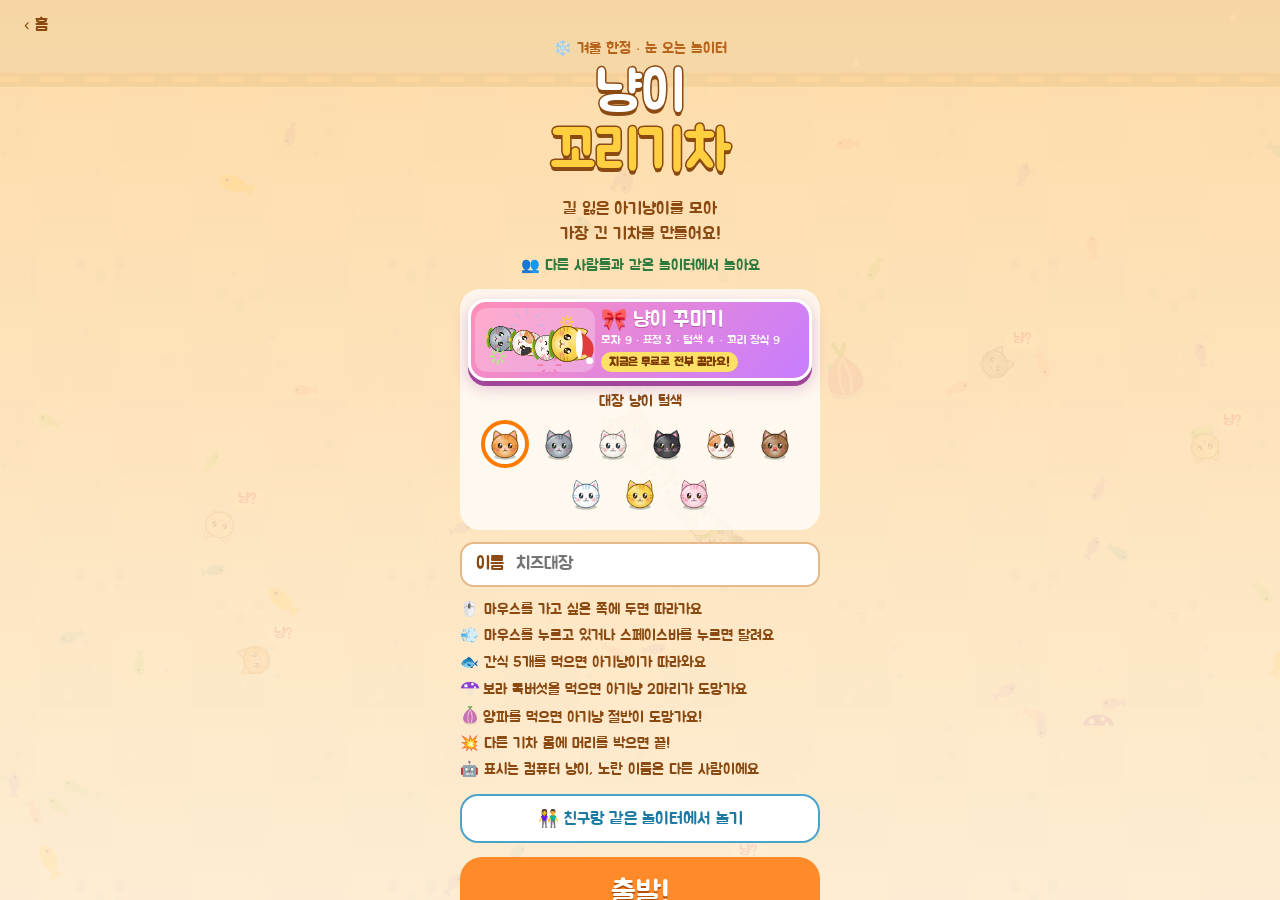
==== play/index.html @ 6c7cb0a9 "꼬리기차: 눈 오는 놀이터(12~2월) + 친구 초대 링크 Co-Authored-By: Claude Opus 5.5 <noreply@anthropic.com>" ====
<!doctype html>
<html lang="ko">
<head>
  <meta charset="utf-8">
  <meta name="viewport" content="width=device-width, initial-scale=1, viewport-fit=cover">
  <title>냥이 꼬리기차 - 플레이</title>
  <meta name="description" content="대장 냥이가 길 잃은 아기냥이를 모아 줄줄이 기차를 만들어요. 다른 기차에 부딪히지 않게 가장 긴 기차를 만들어 보세요!">
  <meta name="theme-color" content="#8fd18a">
  <link rel="icon" href="../assets/cat.svg" type="image/svg+xml">
  <link rel="preconnect" href="https://fonts.googleapis.com">
  <link rel="preconnect" href="https://fonts.gstatic.com" crossorigin>
  <link href="https://fonts.googleapis.com/css2?family=Jua&display=swap" rel="stylesheet">
  <link rel="stylesheet" href="../assets/style.css">
  <link rel="stylesheet" href="cattrain.css">
</head>
<body class="cattrain">
  <canvas id="canvas" aria-label="냥이 꼬리기차 게임 화면"></canvas>


  <section class="start" id="start">
    <a class="home" href="../">‹ 홈</a>
    <p class="site">무료 고양이 기차 게임</p>
    <h1><span>냥이</span><span class="yellow">꼬리기차</span></h1>
    <p class="lead">길 잃은 아기냥이를 모아<br>가장 긴 기차를 만들어요!</p>
    <p class="mode-note" id="mode-note" hidden>👥 다른 사람들과 같은 놀이터에서 놀아요</p>
    <div class="panel">
      <button type="button" class="shop-btn" id="shop-btn">
        <span class="shop-btn-pic" id="shop-btn-pic"></span>
        <span class="shop-btn-text"><b>🎀 냥이 꾸미기</b><small>모자 9 · 표정 3 · 털색 4 · 꼬리 장식 9</small><em id="shop-badge">광고 한 번이면 전부 골라요!</em></span>
      </button>
      <p class="label">대장 냥이 털색</p>
      <div class="furs" id="furs" role="radiogroup" aria-label="대장 냥이 털색"></div>
    </div>
    <label class="name">이름 <input id="name" maxlength="8" autocomplete="off" placeholder="치즈대장"></label>
    <ul class="rules">
      <li id="rule-move">👆 가고 싶은 쪽으로 손가락을 움직여요</li>
      <li id="rule-dash">💨 두 번 톡톡 치고 꾹 누르고 있으면 달려요</li>
      <li>🐟 간식 5개를 먹으면 아기냥이가 따라와요</li>
      <li><span class="ri" id="ri-mush">🍄</span>보라 독버섯을 먹으면 아기냥 2마리가 도망가요</li>
      <li><span class="ri" id="ri-onion">🧅</span>양파를 먹으면 아기냥 절반이 도망가요!</li>
      <li>💥 다른 기차 몸에 머리를 박으면 끝!</li>
      <li>🤖 표시는 컴퓨터 냥이, 노란 이름은 다른 사람이에요</li>
    </ul>
    <p class="pc-tip" id="pc-tip" hidden>💻 PC에서 하면 더 넓게 보여서 훨씬 재밌어요!</p>
    <div class="invite" id="invite" hidden>
      <button type="button" class="invite-btn" id="invite-btn">👫 친구랑 같은 놀이터에서 놀기</button>
      <div class="invite-box" id="invite-box" hidden>
        <p id="invite-msg">이 링크를 친구에게 보내 주세요. 링크로 들어온 친구와 같은 놀이터에서 만나요!</p>
        <input id="invite-link" readonly aria-label="친구 초대 링크">
        <div class="invite-row">
          <button type="button" id="invite-share">📤 친구에게 보내기</button>
          <button type="button" id="invite-copy">🔗 링크 복사</button>
        </div>
        <button type="button" class="invite-leave" id="invite-leave">모두가 노는 놀이터로 돌아가기</button>
      </div>
    </div>
    <button type="button" class="go" id="go">출발!</button>
  </section>

  <dialog id="shop" class="shop">
    <form method="dialog">
      <div class="shop-head">
        <p class="shop-title">냥이 꾸미기</p>
        <button type="submit" class="shop-close" aria-label="닫기">✕</button>
      </div>
      <p class="shop-sub" id="shop-sub">광고 한 번이면 이번에 있는 동안 전부 골라 쓸 수 있어요 · 실력엔 영향 없어요 <span id="shop-count"></span></p>
      <button type="button" class="shop-pass" id="shop-pass">🎬 광고 한 번 보고 모두 열기</button>
      <div class="shop-preview" id="shop-preview"></div>
      <div id="shop-list"></div>
      <p class="shop-note" id="shop-note">고른 꾸미기는 다음에 와도 그대로 쓰고 있고, 같이 하기에서 다른 사람에게도 보여요. 다시 들어와서 바꾸려면 광고를 한 번 더 보면 돼요. 쓰는 중인 것을 한 번 더 누르면 벗어요.</p>
      <button type="submit" class="shop-done">다 골랐어요</button>
    </form>
  </dialog>

  <dialog id="result">
    <form method="dialog">
      <p class="result-title" id="result-title"></p>
      <canvas class="result-cat" id="result-cat" width="160" height="160"></canvas>
      <p class="result-sub">아기냥이들이 흩어졌어요…</p>
      <div class="stats">
        <div><small>최대 기차</small><b id="stat-len"></b></div>
        <div><small>이번 판 순위</small><b id="stat-rank"></b></div>
        <div><small>버틴 시간</small><b id="stat-time"></b></div>
      </div>
      <p class="result-best" id="result-best"></p>
      <button type="submit" value="again" autofocus>다시 출발!</button>
      <button type="submit" value="deco" class="deco-btn">🎀 냥이 꾸미고 다시 출발</button>
      <a class="other" href="../">🏠 처음 화면</a>
    </form>
  </dialog>

  <script src="server-config.js"></script>
  <script src="../assets/ads-config.js"></script>
  <script src="../assets/ads.js"></script>
  <script type="module" src="cattrain.js"></script>
</body>
</html>
---- assets/style.css ----
:root {
  --bg: #fff4e6;
  --card: #ffffff;
  --text: #3b2a20;
  --muted: #8a7566;
  --accent: #f2994a;
  --line: #f3dcc4;
}

* { box-sizing: border-box; }

html, body { margin: 0; }

body {
  background: var(--bg);
  color: var(--text);
  font-family: -apple-system, BlinkMacSystemFont, "Apple SD Gothic Neo", "Noto Sans KR", "Malgun Gothic", sans-serif;
  line-height: 1.5;
  max-width: 480px;
  margin: 0 auto;
  padding: 0 16px env(safe-area-inset-bottom);
  -webkit-tap-highlight-color: transparent;
}

.hero {
  text-align: center;
  padding: 32px 0 16px;
}

.hero-cat {
  width: 160px;
  height: 160px;
  animation: bob 2.4s ease-in-out infinite;
}

@keyframes bob {
  0%, 100% { transform: translateY(0); }
  50% { transform: translateY(-6px); }
}

h1 {
  font-size: 28px;
  margin: 8px 0 0;
}

.tagline {
  color: var(--muted);
  margin: 4px 0 0;
}

.section-title {
  font-size: 18px;
  margin: 24px 0 12px;
}

.game-list {
  list-style: none;
  margin: 0;
  padding: 0;
  display: grid;
  gap: 12px;
}

.game-card {
  display: flex;
  align-items: center;
  gap: 14px;
  background: var(--card);
  border: 2px solid var(--line);
  border-radius: 18px;
  padding: 14px 16px;
  color: inherit;
  text-decoration: none;
}

a.game-card:active { transform: scale(0.98); }

.game-card.soon { opacity: 0.75; }

.game-icon { font-size: 34px; }

.game-text {
  display: flex;
  flex-direction: column;
  flex: 1;
  min-width: 0;
}

.game-text small { color: var(--muted); }

.badge {
  font-size: 12px;
  background: var(--line);
  color: var(--muted);
  border-radius: 999px;
  padding: 3px 10px;
  white-space: nowrap;
}

footer {
  text-align: center;
  color: var(--muted);
  font-size: 13px;
  padding: 40px 0 24px;
}

@media (prefers-reduced-motion: reduce) {
  .hero-cat { animation: none; }
}

.badge.play {
  background: var(--accent);
  color: #fff;
}

/* 게임 결과 창의 전체 순위표 (assets/ranking.js) */
dialog { max-height: calc(100dvh - 32px); overflow-y: auto; }

.ranking {
  margin-top: 18px;
  padding-top: 14px;
  border-top: 2px dashed var(--line);
  text-align: left;
}

.ranking-title { margin: 0 0 8px; font-weight: 700; text-align: center; }

.ranking-form { display: flex; gap: 8px; }

.ranking-form[hidden] { display: none; }

.ranking-form input {
  flex: 1;
  min-width: 0;
  font: inherit;
  font-size: 16px;
  padding: 8px 12px;
  border: 2px solid var(--line);
  border-radius: 12px;
}

dialog .ranking-form button {
  width: auto;
  padding: 8px 16px;
  font-size: 16px;
}

.ranking-message { margin: 6px 0 8px; font-size: 13px; color: var(--muted); text-align: center; min-height: 1em; }

.ranking-list { list-style: none; margin: 0; padding: 0; font-size: 15px; }

.ranking-list li { display: flex; align-items: center; gap: 10px; padding: 5px 8px; border-radius: 10px; }

.ranking-list li:nth-child(odd) { background: var(--bg); }

.ranking-list li.mine { background: #ffe0b8; font-weight: 700; }

.ranking-list .rank { width: 22px; text-align: center; color: var(--muted); }

.ranking-list .who { flex: 1; min-width: 0; overflow: hidden; text-overflow: ellipsis; white-space: nowrap; }

.ranking-list .ranking-empty { justify-content: center; color: var(--muted); background: none; }

footer a { color: inherit; }
---- play/cattrain.css ----
/* 냥이 꼬리기차: 화면 전체를 쓰는 게임이라 공통 body 여백을 없앤다. */
body.cattrain {
  max-width: none;
  padding: 0;
  overflow: hidden;
  background: #6fb56b;
  font-family: "Jua", -apple-system, "Apple SD Gothic Neo", "Noto Sans KR", "Malgun Gothic", sans-serif;
  overscroll-behavior: none;
  user-select: none;
  -webkit-user-select: none;
}

#canvas {
  position: fixed;
  inset: 0;
  width: 100vw;
  height: 100dvh;
  display: block;
  touch-action: none;
}



/* 시작 화면 */
.start {
  position: fixed;
  inset: 0;
  overflow-y: auto;
  padding: calc(12px + env(safe-area-inset-top)) 24px calc(24px + env(safe-area-inset-bottom));
  background: linear-gradient(#ffd9a0e8, #ffeccfe8);
  color: #8a4a12;
  text-align: center;
  display: flex;
  flex-direction: column;
  align-items: center;
}

.start[hidden] { display: none; }

.start > * { width: 100%; max-width: 360px; }

.start .home {
  align-self: flex-start;
  color: #8a4a12;
  text-decoration: none;
  font-size: 17px;
  width: auto;
}

.start .site { margin: 0; font-size: 15px; color: #b8651b; }

.start h1 {
  margin: 4px 0 0;
  font-size: 56px;
  line-height: 1.05;
  font-weight: 400;
  display: flex;
  flex-direction: column;
  color: #fff;
  -webkit-text-stroke: 3px #8a4a12;
  paint-order: stroke fill;
  text-shadow: 0 4px 0 #8a4a12;
}

.start h1 .yellow { color: #ffcf3f; }

.start .lead { margin: 14px 0; font-size: 17px; }

.start .mode-note { margin: -6px 0 12px; font-size: 15px; color: #2f7a3f; }
.start .mode-note[hidden] { display: none; }
.start .go:disabled { opacity: 0.7; }

.panel {
  background: rgba(255, 255, 255, 0.75);
  border-radius: 20px;
  padding: 10px 8px 12px;
}

.panel .label { margin: 0 0 6px; font-size: 15px; }

.furs { display: flex; flex-wrap: wrap; justify-content: center; gap: 2px 6px; }

.furs button {
  width: 48px;
  height: 48px;
  border-radius: 50%;
  border: 4px solid transparent;
  background: none center / 42px no-repeat;
  padding: 0;
}

.furs button[aria-checked="true"] { border-color: #ff7a00; background-color: #fff; }

.name {
  display: flex;
  align-items: center;
  gap: 10px;
  margin-top: 12px;
  background: #fff;
  border: 2px solid #e6b98a;
  border-radius: 14px;
  padding: 6px 14px;
  font-size: 18px;
}

.name input {
  flex: 1;
  min-width: 0;
  border: 0;
  outline: 0;
  font: inherit;
  color: #3b2a20;
  background: none;
}

.rules .ri { display: inline-block; margin-right: 0.2em; vertical-align: -0.25em; }
.rules .ri canvas { display: block; }
.rules {
  list-style: none;
  margin: 12px 0;
  padding: 0;
  font-size: 15px;
  text-align: left;
  display: grid;
  gap: 4px;
}

.start .go {
  margin-top: auto;
  border: 0;
  border-radius: 22px;
  padding: 14px 0;
  background: #ff8a2a;
  box-shadow: 0 6px 0 #e36d0e;
  color: #fff;
  font: inherit;
  font-size: 30px;
  text-shadow: 0 2px 0 #b4500a;
}

.start .go:active { transform: translateY(3px); box-shadow: 0 3px 0 #e36d0e; }

/* 친구 초대 */
.start .invite[hidden], .start .invite-box[hidden] { display: none; }
.start .invite { margin: 0 0 14px; }
.start .invite-btn {
  width: 100%; border: 2px solid #4aa3c9; border-radius: 18px; padding: 10px 0;
  background: #fff; color: #1f7aa3; font: inherit; font-size: 17px;
}
.start .invite-box {
  margin-top: 8px; padding: 12px; border-radius: 16px; background: #e6f5fb;
  color: #1d5f7d; font-size: 14px; text-align: center;
}
.start .invite-box p { margin: 0 0 8px; }
.start .invite-box input {
  width: 100%; box-sizing: border-box; border: 1px solid #9fd0e4; border-radius: 10px;
  padding: 7px 8px; font-size: 13px; color: #333; background: #fff; text-align: center;
  user-select: all; -webkit-user-select: all;
}
.start .invite-row { display: flex; gap: 8px; margin-top: 8px; }
.start .invite-row button {
  flex: 1; border: 0; border-radius: 12px; padding: 9px 0; background: #4aa3c9;
  color: #fff; font: inherit; font-size: 15px;
}
.start .invite-leave {
  margin-top: 8px; border: 0; background: none; color: #5b8ea3; font: inherit; font-size: 13px;
  text-decoration: underline;
}

/* 결과 창 */
#result {
  border: 0;
  border-radius: 28px;
  padding: 20px;
  width: min(340px, calc(100% - 32px));
  background: #fff8ee;
  color: #8a4a12;
  text-align: center;
  font-family: inherit;
}

#result::backdrop { background: rgba(30, 20, 10, 0.55); }

.result-title { margin: 0; font-size: 19px; color: #b4500a; }
.result-cat { width: 80px; height: 80px; display: block; margin: 6px auto 0; }
.result-sub { margin: 2px 0 10px; font-size: 14px; color: #9a7a5a; }

.stats { display: grid; grid-template-columns: repeat(3, 1fr); gap: 8px; }

.stats div {
  background: #ffe9c7;
  border-radius: 14px;
  padding: 8px 4px;
  display: flex;
  flex-direction: column;
}

.stats small { font-size: 12px; color: #9a7a5a; }
.stats b { font-size: 18px; font-weight: 400; color: #e36d0e; }

.result-best { margin: 10px 0; font-size: 14px; min-height: 1em; }
.result-best.new { background: #fff1a8; border-radius: 12px; padding: 8px; color: #8a5a00; }

#result button {
  width: 100%;
  border: 0;
  border-radius: 18px;
  padding: 12px 0;
  margin-top: 8px;
  background: #ff8a2a;
  color: #fff;
  font: inherit;
  font-size: 20px;
}


#result .other {
  display: block;
  margin-top: 8px;
  padding: 10px 0;
  border-radius: 16px;
  background: #f0dcc0;
  color: #8a4a12;
  text-decoration: none;
  font-size: 16px;
}


/* 꾸미기 */
.shop-btn {
  display: flex;
  align-items: center;
  gap: 6px;
  width: 100%;
  margin: 0 0 10px;
  border: 3px solid #fff;
  border-radius: 18px;
  padding: 6px 10px 6px 4px;
  background: linear-gradient(135deg, #ff8fb8 0%, #c77dff 100%);
  color: #fff;
  font: inherit;
  text-align: left;
  cursor: pointer;
  box-shadow: 0 5px 0 #a0459a, 0 6px 16px rgba(160, 69, 154, 0.35);
  animation: shop-bob 2.4s ease-in-out infinite;
  position: relative;
  overflow: hidden;
}
.shop-btn::after { content: ''; position: absolute; top: 0; bottom: 0; width: 40%; left: -60%; background: linear-gradient(100deg, transparent, rgba(255, 255, 255, 0.45), transparent); animation: shop-shine 3s ease-in-out infinite; }
.shop-btn:active { transform: translateY(3px); box-shadow: 0 2px 0 #a0459a; animation: none; }
.shop-btn-pic { flex: 0 0 auto; width: 120px; height: 64px; background: rgba(255, 255, 255, 0.25); border-radius: 12px; }
.shop-btn-pic canvas { display: block; }
.shop-btn-text { display: flex; flex-direction: column; min-width: 0; }
.shop-btn-text b { font-family: 'Jua', sans-serif; font-weight: normal; font-size: 21px; line-height: 1.15; text-shadow: 0 1px 0 rgba(120, 30, 90, 0.4); }
.shop-btn-text small { font-size: 11.5px; opacity: 0.95; }
.shop-btn-text em { font-style: normal; margin-top: 3px; align-self: flex-start; background: #ffe066; color: #7a3a00; border-radius: 999px; padding: 1px 8px; font-size: 12px; font-weight: 700; }
@keyframes shop-bob { 0%, 100% { transform: translateY(0); } 50% { transform: translateY(-2px); } }
@keyframes shop-shine { 0%, 55% { left: -60%; } 100% { left: 130%; } }
@media (prefers-reduced-motion: reduce) { .shop-btn, .shop-btn::after { animation: none; } }
#result .deco-btn { background: linear-gradient(135deg, #ff8fb8, #c77dff); color: #fff; }
.pc-tip { margin: -4px 0 10px; font-size: 14px; color: #6a4a8a; background: rgba(255, 255, 255, 0.7); border-radius: 12px; padding: 6px 8px; }
.pc-tip[hidden] { display: none; }

#shop {
  position: fixed;
  inset: 0;
  margin: auto;
  z-index: 50;
  overflow-y: auto;
  box-shadow: 0 0 0 100vmax rgba(30, 20, 10, 0.55);
  border: 0;
  border-radius: 26px;
  padding: 16px 12px 14px;
  width: min(440px, calc(100% - 20px));
  max-height: calc(100% - 24px);
  background: #fff8ee;
  color: #6a3a12;
  font-family: inherit;
}
.shop-head { display: flex; align-items: center; justify-content: space-between; }
.shop-title { margin: 0; font-size: 24px; color: #b4500a; }
.shop-close { border: 0; background: #f0dcc0; color: #8a4a12; width: 36px; height: 36px; border-radius: 50%; font-size: 16px; }
.shop-sub { margin: 2px 0 8px; font-size: 13px; color: #9a7a5a; }
.shop-pass { display: block; width: 100%; border: 0; border-radius: 14px; padding: 12px; margin: 0 0 10px; background: #22a35a; color: #fff; font: inherit; font-family: 'Jua', sans-serif; font-size: 18px; cursor: pointer; box-shadow: 0 4px 0 #17803f; }
.shop-pass[hidden] { display: none; }
.shop-pass:disabled { opacity: .6; }
.shop-preview { background: #8fd18a; border: 3px solid #fff; border-radius: 18px; display: flex; justify-content: center; box-shadow: 0 3px 10px rgba(80, 50, 20, 0.15); }
.shop-preview canvas { max-width: 100%; height: auto; }
#shop h3 { margin: 16px 0 8px; font-size: 18px; font-weight: 400; color: #8a4a12; text-align: left; }
#shop .items { list-style: none; margin: 0; padding: 0; display: grid; grid-template-columns: repeat(3, 1fr); gap: 8px; }
#shop .items li {
  position: relative;
  background: #fff;
  border: 2px solid #f3dcc4;
  border-radius: 16px;
  padding: 6px 4px 6px;
  display: flex;
  flex-direction: column;
  align-items: center;
  gap: 3px;
}
#shop .items li.locked::after { content: '🔒'; position: absolute; top: 4px; right: 6px; font-size: 13px; }
#shop .items canvas { max-width: 100%; height: auto; }
#shop .items b { font-weight: 400; font-size: 14px; }
#shop .tag { font-size: 11px; color: #fff; border-radius: 8px; padding: 0 7px; }
#shop .items button { width: 100%; border: 0; border-radius: 10px; padding: 6px 0; font: inherit; font-size: 13px; margin-top: 2px; }
#shop .items button.ad { background: #22a35a; color: #fff; }
#shop .items button.use { background: #f1e6da; color: #6a3a12; }
#shop .items button.on { background: #ff8a2a; color: #fff; }
#shop .items button:disabled { opacity: 0.6; }
.shop-note { margin: 12px 0 6px; font-size: 12px; color: #9a7a5a; text-align: left; }
.shop-done { width: 100%; border: 0; border-radius: 16px; padding: 12px 0; background: #ff8a2a; color: #fff; font: inherit; font-size: 19px; }
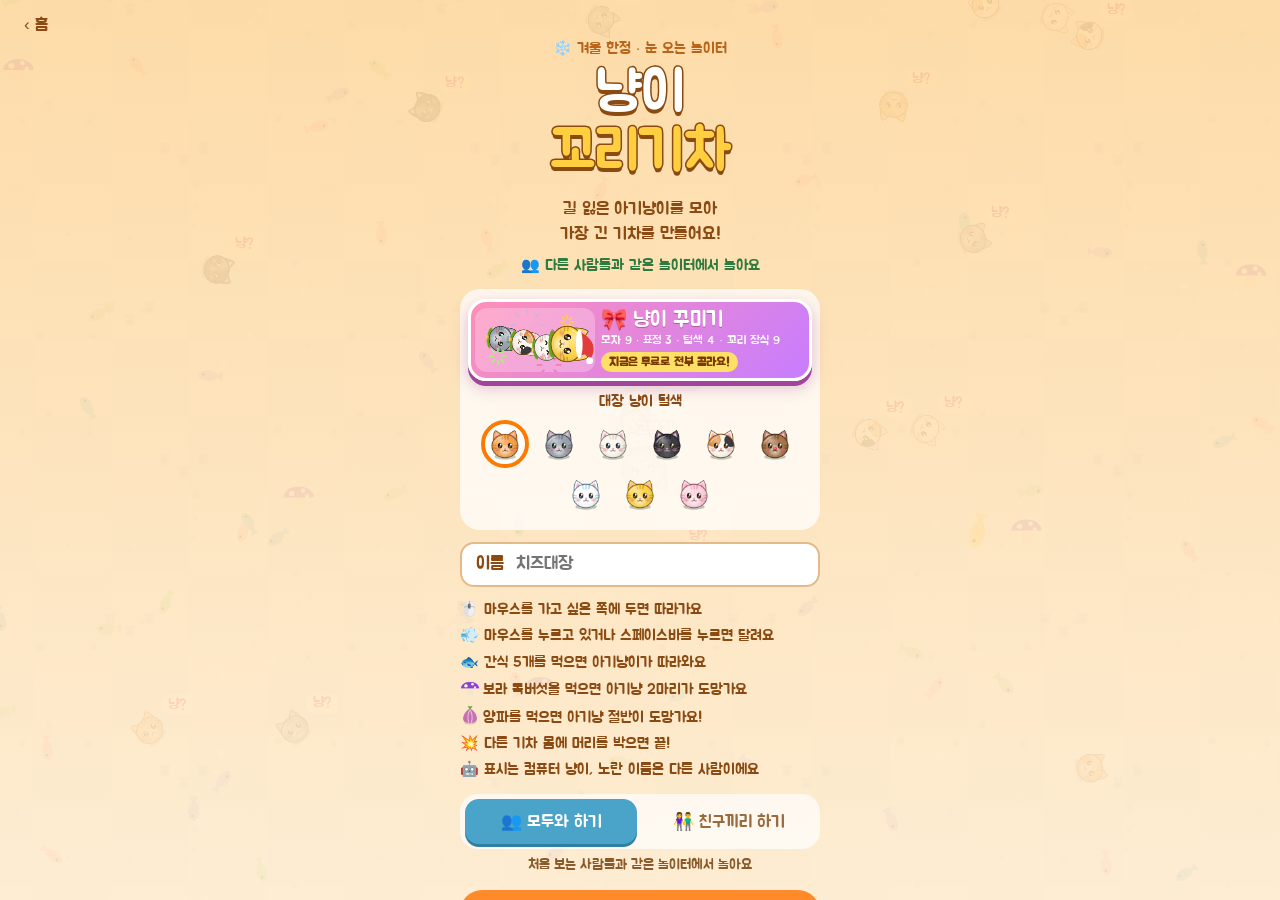
==== commit 8a2f47cc: "꼬리기차: 시작 화면을 '모두와 하기 / 친구끼리 하기' 두 칸으로 나눔 Co-Authored-By: Claude Opus 5.5 <noreply@anthropic.com>" ====
--- a/play/index.html
+++ b/play/index.html
@@ -43,7 +43,11 @@
     </ul>
     <p class="pc-tip" id="pc-tip" hidden>💻 PC에서 하면 더 넓게 보여서 훨씬 재밌어요!</p>
     <div class="invite" id="invite" hidden>
-      <button type="button" class="invite-btn" id="invite-btn">👫 친구랑 같은 놀이터에서 놀기</button>
+      <div class="play-tabs" role="radiogroup" aria-label="누구와 놀까요">
+        <button type="button" role="radio" id="tab-all" aria-checked="true">👥 모두와 하기</button>
+        <button type="button" role="radio" id="tab-friend" aria-checked="false">👫 친구끼리 하기</button>
+      </div>
+      <p class="tab-desc" id="tab-desc">처음 보는 사람들과 같은 놀이터에서 놀아요</p>
       <div class="invite-box" id="invite-box" hidden>
         <p id="invite-msg">이 링크를 친구에게 보내 주세요. 링크로 들어온 친구와 같은 놀이터에서 만나요!</p>
         <input id="invite-link" readonly aria-label="친구 초대 링크">
@@ -51,7 +55,6 @@
           <button type="button" id="invite-share">📤 친구에게 보내기</button>
           <button type="button" id="invite-copy">🔗 링크 복사</button>
         </div>
-        <button type="button" class="invite-leave" id="invite-leave">모두가 노는 놀이터로 돌아가기</button>
       </div>
     </div>
     <button type="button" class="go" id="go">출발!</button>
--- a/play/cattrain.css
+++ b/play/cattrain.css
@@ -143,10 +143,13 @@
 /* 친구 초대 */
 .start .invite[hidden], .start .invite-box[hidden] { display: none; }
 .start .invite { margin: 0 0 14px; }
-.start .invite-btn {
-  width: 100%; border: 2px solid #4aa3c9; border-radius: 18px; padding: 10px 0;
-  background: #fff; color: #1f7aa3; font: inherit; font-size: 17px;
-}
+.start .play-tabs { display: flex; gap: 6px; padding: 5px; border-radius: 18px; background: rgba(255,255,255,.7); }
+.start .play-tabs button {
+  flex: 1; border: 0; border-radius: 14px; padding: 10px 0; background: none;
+  color: #9a6b3f; font: inherit; font-size: 17px;
+}
+.start .play-tabs button[aria-checked="true"] { background: #4aa3c9; color: #fff; box-shadow: 0 3px 0 #2f7fa3; }
+.start .tab-desc { margin: 6px 0 0; font-size: 14px; color: #8a5a2b; }
 .start .invite-box {
   margin-top: 8px; padding: 12px; border-radius: 16px; background: #e6f5fb;
   color: #1d5f7d; font-size: 14px; text-align: center;
@@ -162,10 +165,7 @@
   flex: 1; border: 0; border-radius: 12px; padding: 9px 0; background: #4aa3c9;
   color: #fff; font: inherit; font-size: 15px;
 }
-.start .invite-leave {
-  margin-top: 8px; border: 0; background: none; color: #5b8ea3; font: inherit; font-size: 13px;
-  text-decoration: underline;
-}
+
 
 /* 결과 창 */
 #result {
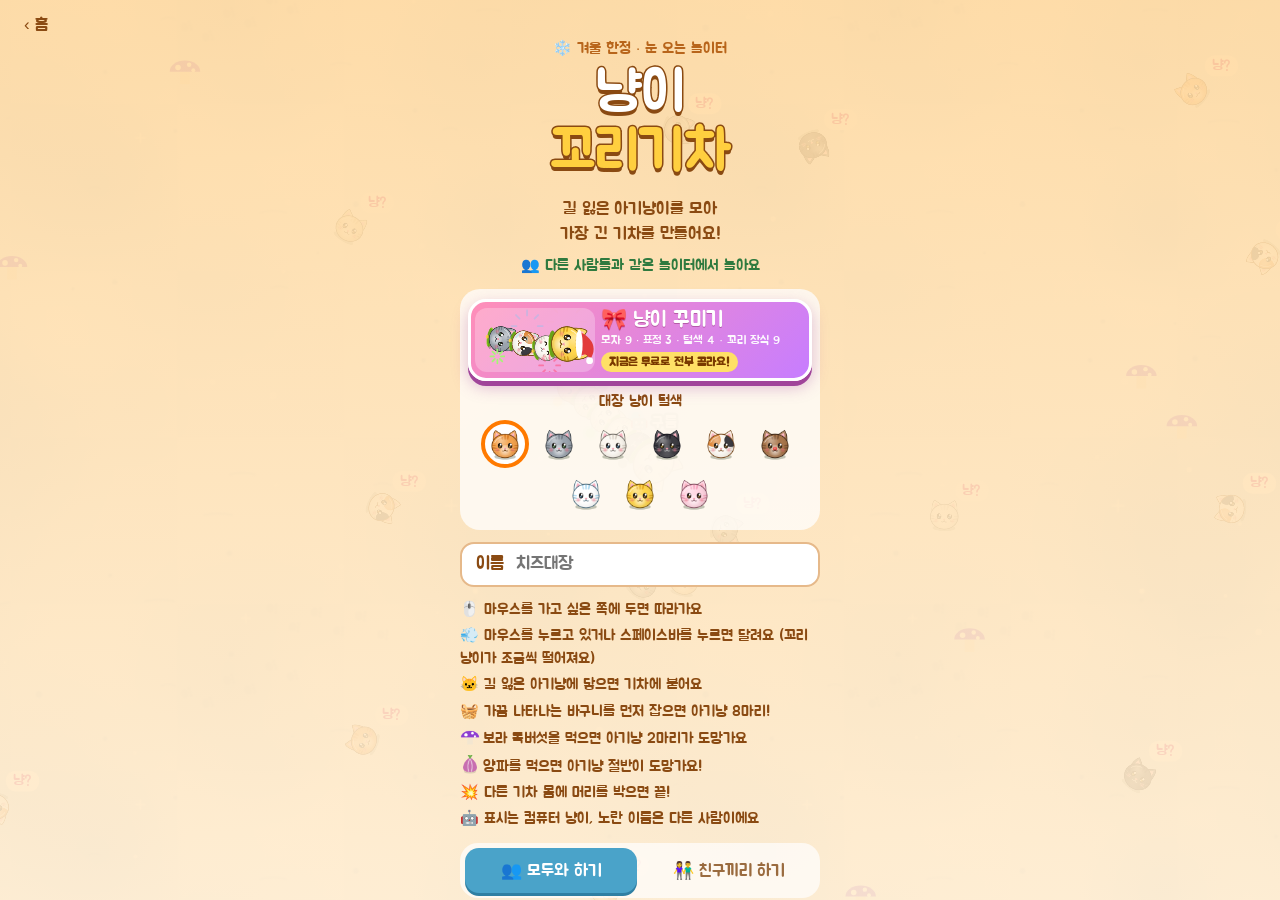
==== commit b952c645: "꼬리기차: 물고기 간식을 빼고 아기냥 바구니 이벤트 추가 Co-Authored-By: Claude Opus 5.5 <noreply@anthropic.com>" ====
--- a/play/index.html
+++ b/play/index.html
@@ -34,8 +34,9 @@
     <label class="name">이름 <input id="name" maxlength="8" autocomplete="off" placeholder="치즈대장"></label>
     <ul class="rules">
       <li id="rule-move">👆 가고 싶은 쪽으로 손가락을 움직여요</li>
-      <li id="rule-dash">💨 두 번 톡톡 치고 꾹 누르고 있으면 달려요</li>
-      <li>🐟 간식 5개를 먹으면 아기냥이가 따라와요</li>
+      <li id="rule-dash">💨 두 번 톡톡 치고 꾹 누르고 있으면 달려요 (꼬리 냥이가 조금씩 떨어져요)</li>
+      <li>🐱 길 잃은 아기냥에 닿으면 기차에 붙어요</li>
+      <li>🧺 가끔 나타나는 바구니를 먼저 잡으면 아기냥 8마리!</li>
       <li><span class="ri" id="ri-mush">🍄</span>보라 독버섯을 먹으면 아기냥 2마리가 도망가요</li>
       <li><span class="ri" id="ri-onion">🧅</span>양파를 먹으면 아기냥 절반이 도망가요!</li>
       <li>💥 다른 기차 몸에 머리를 박으면 끝!</li>
--- a/play/cattrain.css
+++ b/play/cattrain.css
@@ -160,6 +160,7 @@
   padding: 7px 8px; font-size: 13px; color: #333; background: #fff; text-align: center;
   user-select: all; -webkit-user-select: all;
 }
+.start .invite-row button[hidden] { display: none; }
 .start .invite-row { display: flex; gap: 8px; margin-top: 8px; }
 .start .invite-row button {
   flex: 1; border: 0; border-radius: 12px; padding: 9px 0; background: #4aa3c9;
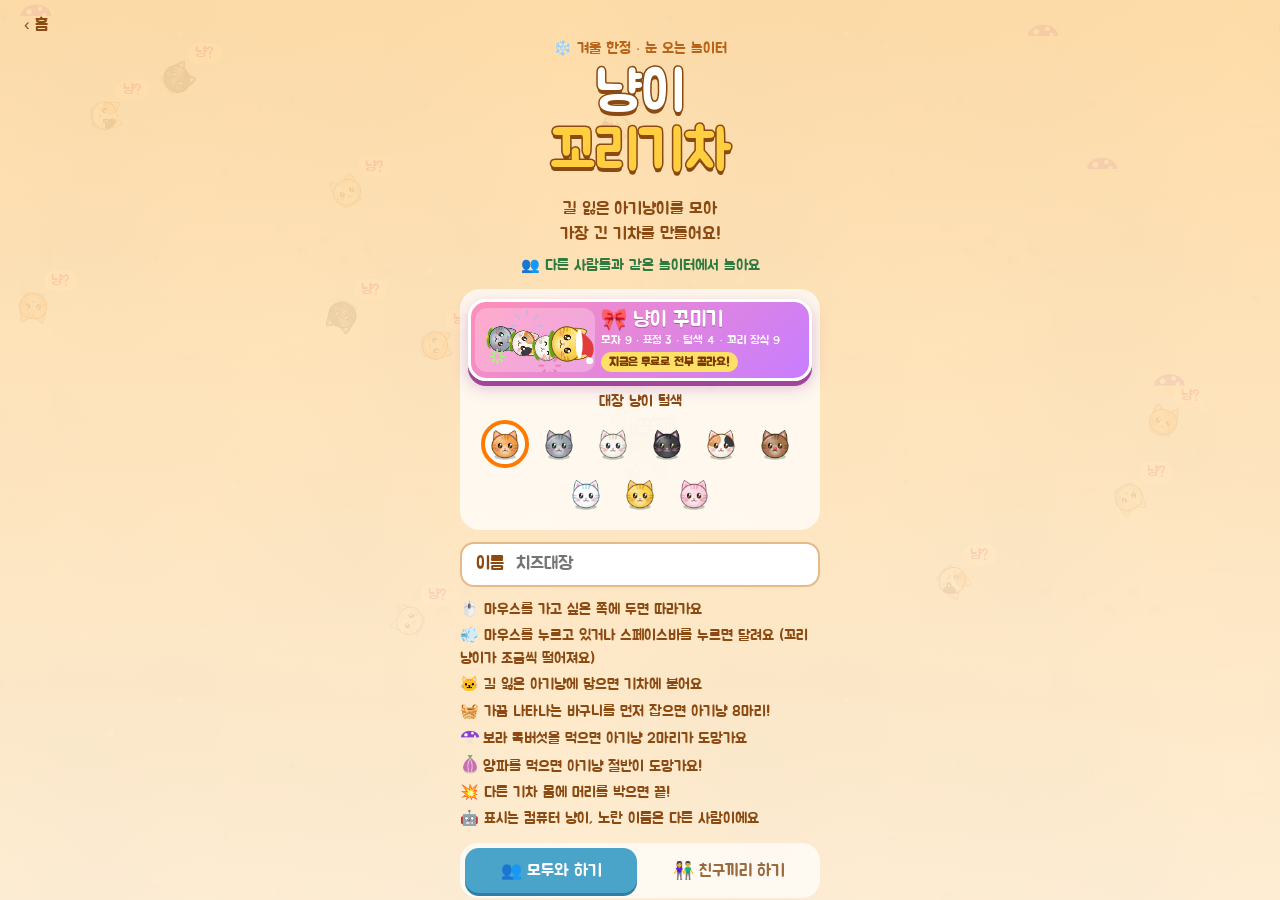
==== commit 63199fe8: "꼬리기차: 냥! 말풍선 6개 (💬 버튼, PC 숫자키 1~6) Co-Authored-By: Claude Opus 5.5 <noreply@anthropic.com>" ====
--- a/play/index.html
+++ b/play/index.html
@@ -61,6 +61,11 @@
     <button type="button" class="go" id="go">출발!</button>
   </section>
 
+  <div class="emote" id="emote" hidden>
+    <div class="emote-menu" id="emote-menu" hidden></div>
+    <button type="button" class="emote-btn" id="emote-btn" aria-label="말풍선 보내기">💬</button>
+  </div>
+
   <dialog id="shop" class="shop">
     <form method="dialog">
       <div class="shop-head">
--- a/play/cattrain.css
+++ b/play/cattrain.css
@@ -311,3 +311,17 @@
 #shop .items button:disabled { opacity: 0.6; }
 .shop-note { margin: 12px 0 6px; font-size: 12px; color: #9a7a5a; text-align: left; }
 .shop-done { width: 100%; border: 0; border-radius: 16px; padding: 12px 0; background: #ff8a2a; color: #fff; font: inherit; font-size: 19px; }
+
+/* 냥! 말풍선 */
+.emote[hidden], .emote-menu[hidden] { display: none; }
+.emote { position: fixed; right: 14px; bottom: calc(18px + env(safe-area-inset-bottom)); z-index: 5; display: flex; flex-direction: column; align-items: flex-end; gap: 8px; }
+.emote-btn {
+  width: 54px; height: 54px; border: 0; border-radius: 50%; background: rgba(255,255,255,.92);
+  box-shadow: 0 3px 0 rgba(0,0,0,.18); font-size: 26px; touch-action: none;
+}
+.emote-menu { display: grid; grid-template-columns: 1fr 1fr; gap: 6px; }
+.emote-menu button {
+  border: 2px solid #e36d0e; border-radius: 16px; background: #fff; color: #8a4a12;
+  font: inherit; font-family: "Jua", sans-serif; font-size: 16px; padding: 8px 10px; min-width: 76px; touch-action: none;
+}
+.emote-menu button:active { background: #ffe7cf; }
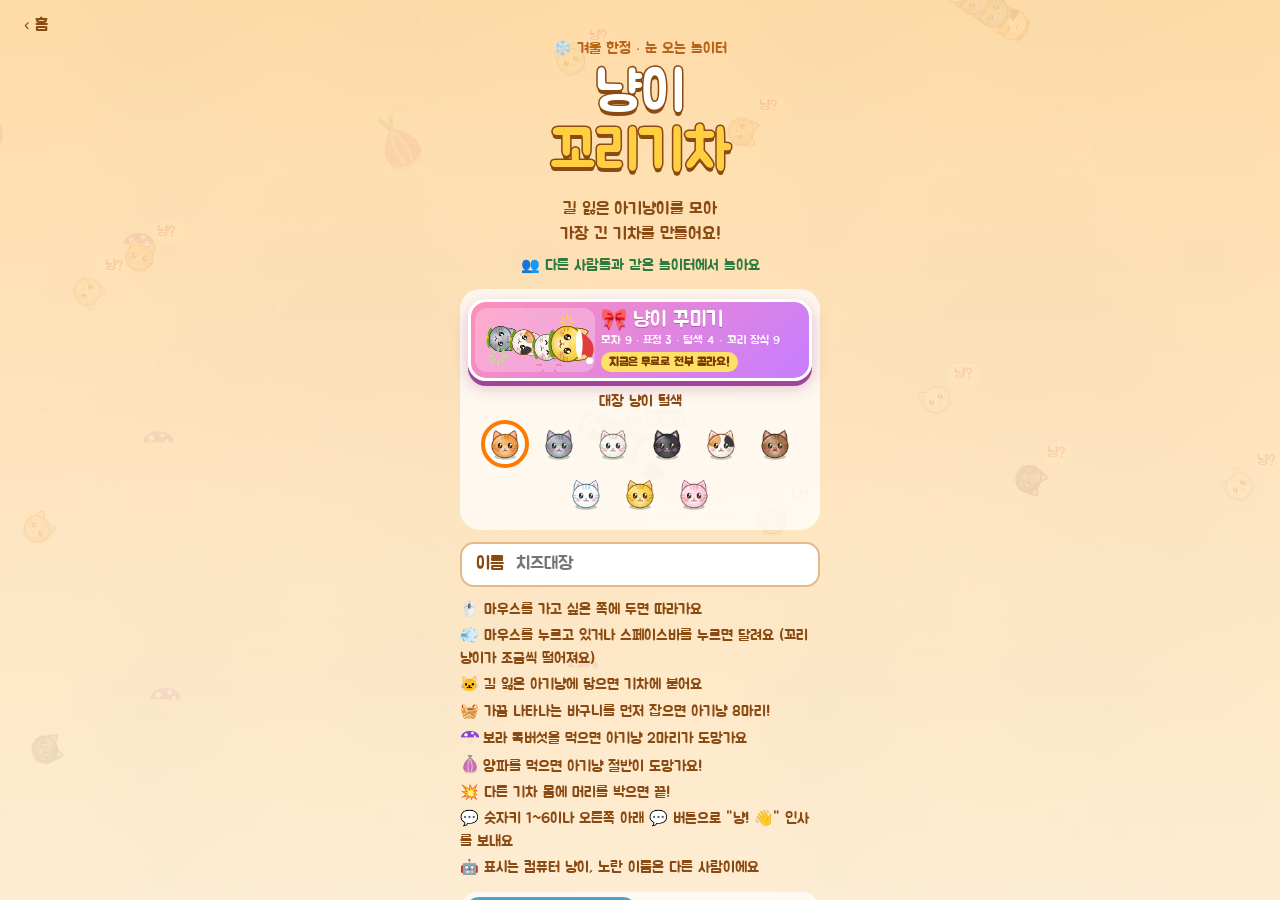
==== commit 87e1a832: "꼬리기차: 말풍선 쓰는 법 안내 (시작 화면·게임 방법·FAQ) Co-Authored-By: Claude Opus 5.5 <noreply@anthropic.com>" ====
--- a/play/index.html
+++ b/play/index.html
@@ -40,6 +40,7 @@
       <li><span class="ri" id="ri-mush">🍄</span>보라 독버섯을 먹으면 아기냥 2마리가 도망가요</li>
       <li><span class="ri" id="ri-onion">🧅</span>양파를 먹으면 아기냥 절반이 도망가요!</li>
       <li>💥 다른 기차 몸에 머리를 박으면 끝!</li>
+      <li id="rule-emote">💬 오른쪽 아래 💬 버튼으로 "냥! 👋" 인사를 보내요</li>
       <li>🤖 표시는 컴퓨터 냥이, 노란 이름은 다른 사람이에요</li>
     </ul>
     <p class="pc-tip" id="pc-tip" hidden>💻 PC에서 하면 더 넓게 보여서 훨씬 재밌어요!</p>
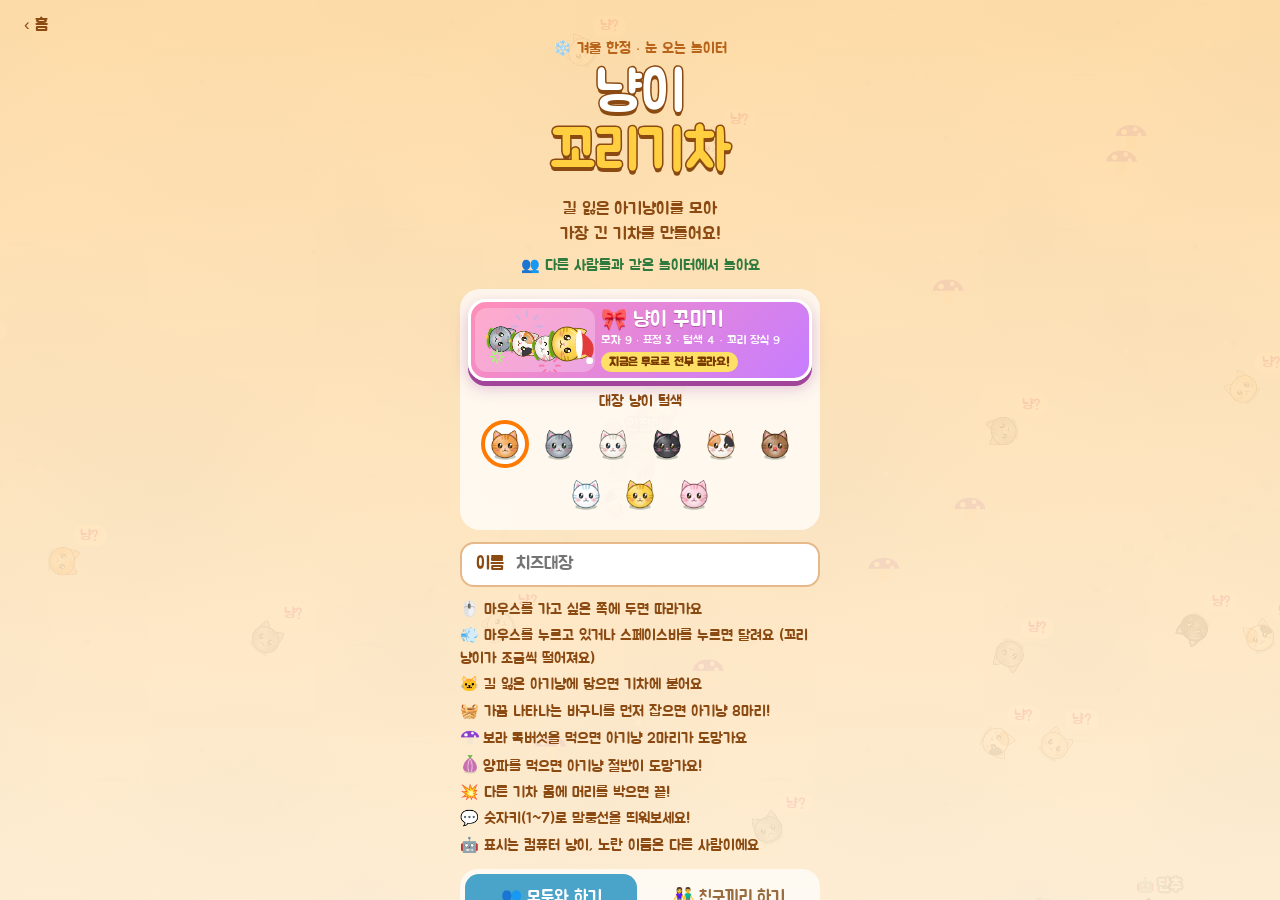
==== commit e744a568: "꼬리기차: 말풍선 7개로 (훗! 😜 추가, 순서 변경) Co-Authored-By: Claude Opus 5.5 <noreply@anthropic.com>" ====
--- a/play/index.html
+++ b/play/index.html
@@ -40,7 +40,7 @@
       <li><span class="ri" id="ri-mush">🍄</span>보라 독버섯을 먹으면 아기냥 2마리가 도망가요</li>
       <li><span class="ri" id="ri-onion">🧅</span>양파를 먹으면 아기냥 절반이 도망가요!</li>
       <li>💥 다른 기차 몸에 머리를 박으면 끝!</li>
-      <li id="rule-emote">💬 오른쪽 아래 💬 버튼으로 "냥! 👋" 인사를 보내요</li>
+      <li id="rule-emote">💬 오른쪽 아래 💬 버튼으로 말풍선을 띄워보세요!</li>
       <li>🤖 표시는 컴퓨터 냥이, 노란 이름은 다른 사람이에요</li>
     </ul>
     <p class="pc-tip" id="pc-tip" hidden>💻 PC에서 하면 더 넓게 보여서 훨씬 재밌어요!</p>
--- a/play/cattrain.css
+++ b/play/cattrain.css
@@ -324,4 +324,5 @@
   border: 2px solid #e36d0e; border-radius: 16px; background: #fff; color: #8a4a12;
   font: inherit; font-family: "Jua", sans-serif; font-size: 16px; padding: 8px 10px; min-width: 76px; touch-action: none;
 }
+.emote-menu button:last-child:nth-child(odd) { grid-column: span 2; }
 .emote-menu button:active { background: #ffe7cf; }
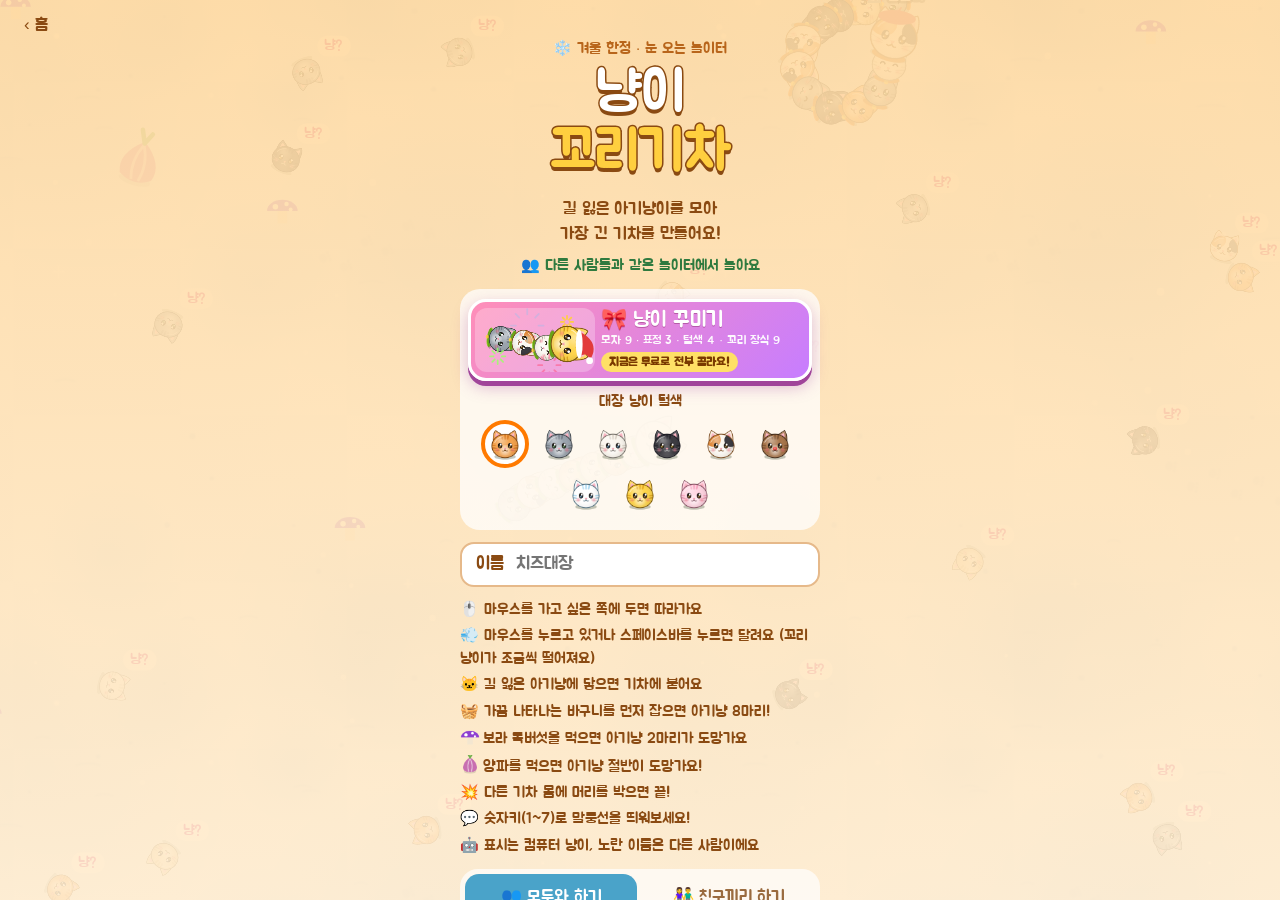
==== commit a8403968: "꼬리기차: 홈 화면·결과창에 붕어빵 사장님 링크 Co-Authored-By: Claude Opus 5.5 <noreply@anthropic.com>" ====
--- a/play/index.html
+++ b/play/index.html
@@ -95,6 +95,7 @@
       <p class="result-best" id="result-best"></p>
       <button type="submit" value="again" autofocus>다시 출발!</button>
       <button type="submit" value="deco" class="deco-btn">🎀 냥이 꾸미고 다시 출발</button>
+      <a class="other bungeo" href="https://myolong.github.io/haru/">🐟 붕어빵 사장님도 해보기</a>
       <a class="other" href="../">🏠 처음 화면</a>
     </form>
   </dialog>
--- a/play/cattrain.css
+++ b/play/cattrain.css
@@ -326,3 +326,6 @@
 }
 .emote-menu button:last-child:nth-child(odd) { grid-column: span 2; }
 .emote-menu button:active { background: #ffe7cf; }
+
+/* 다른 게임 링크 */
+#result .other.bungeo { background: #ffe1c4; color: #d9541e; }
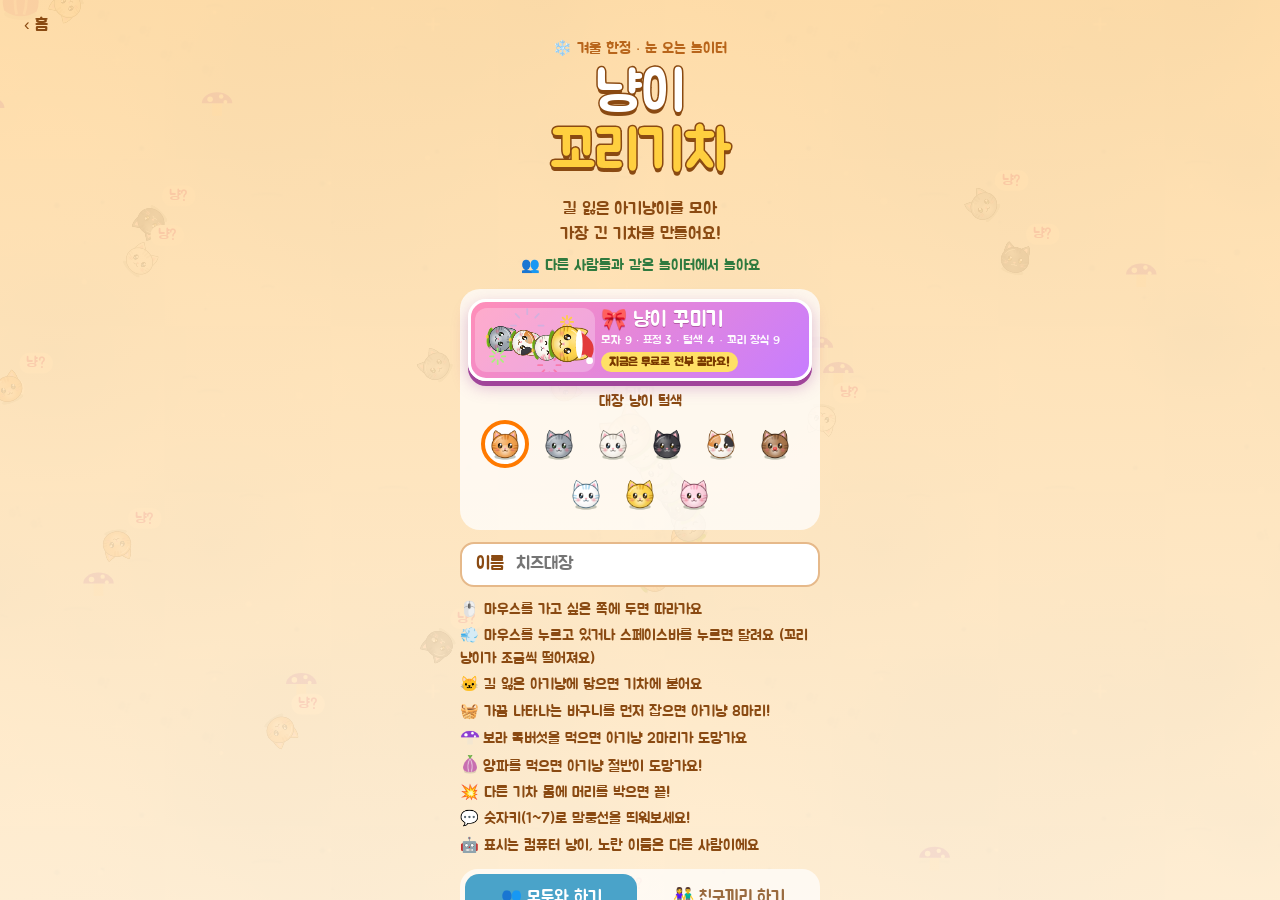
==== commit 61c9ab18: "꼬리기차: 하루 접속자 수 세기와 운영자 전용 접속자 보기 화면 Co-Authored-By: Claude Opus 5.5 <noreply@anthropic.com> Claude-S" ====
--- a/play/index.html
+++ b/play/index.html
@@ -60,6 +60,7 @@
       </div>
     </div>
     <button type="button" class="go" id="go">출발!</button>
+    <a id="owner-stats" class="owner-stats" href="../visits.html" hidden>📊 접속자 보기 (운영자만)</a>
   </section>
 
   <div class="emote" id="emote" hidden>
@@ -101,6 +102,7 @@
   </dialog>
 
   <script src="server-config.js"></script>
+  <script src="../assets/visit.js"></script>
   <script src="../assets/ads-config.js"></script>
   <script src="../assets/ads.js"></script>
   <script type="module" src="cattrain.js"></script>
--- a/play/cattrain.css
+++ b/play/cattrain.css
@@ -329,3 +329,7 @@
 
 /* 다른 게임 링크 */
 #result .other.bungeo { background: #ffe1c4; color: #d9541e; }
+
+/* 운영자 기기에서만 보이는 접속자 보기 링크 */
+.owner-stats { display: block; margin-top: 10px; text-align: center; font-size: 13px; color: #2f7a3f; }
+.owner-stats[hidden] { display: none; }
